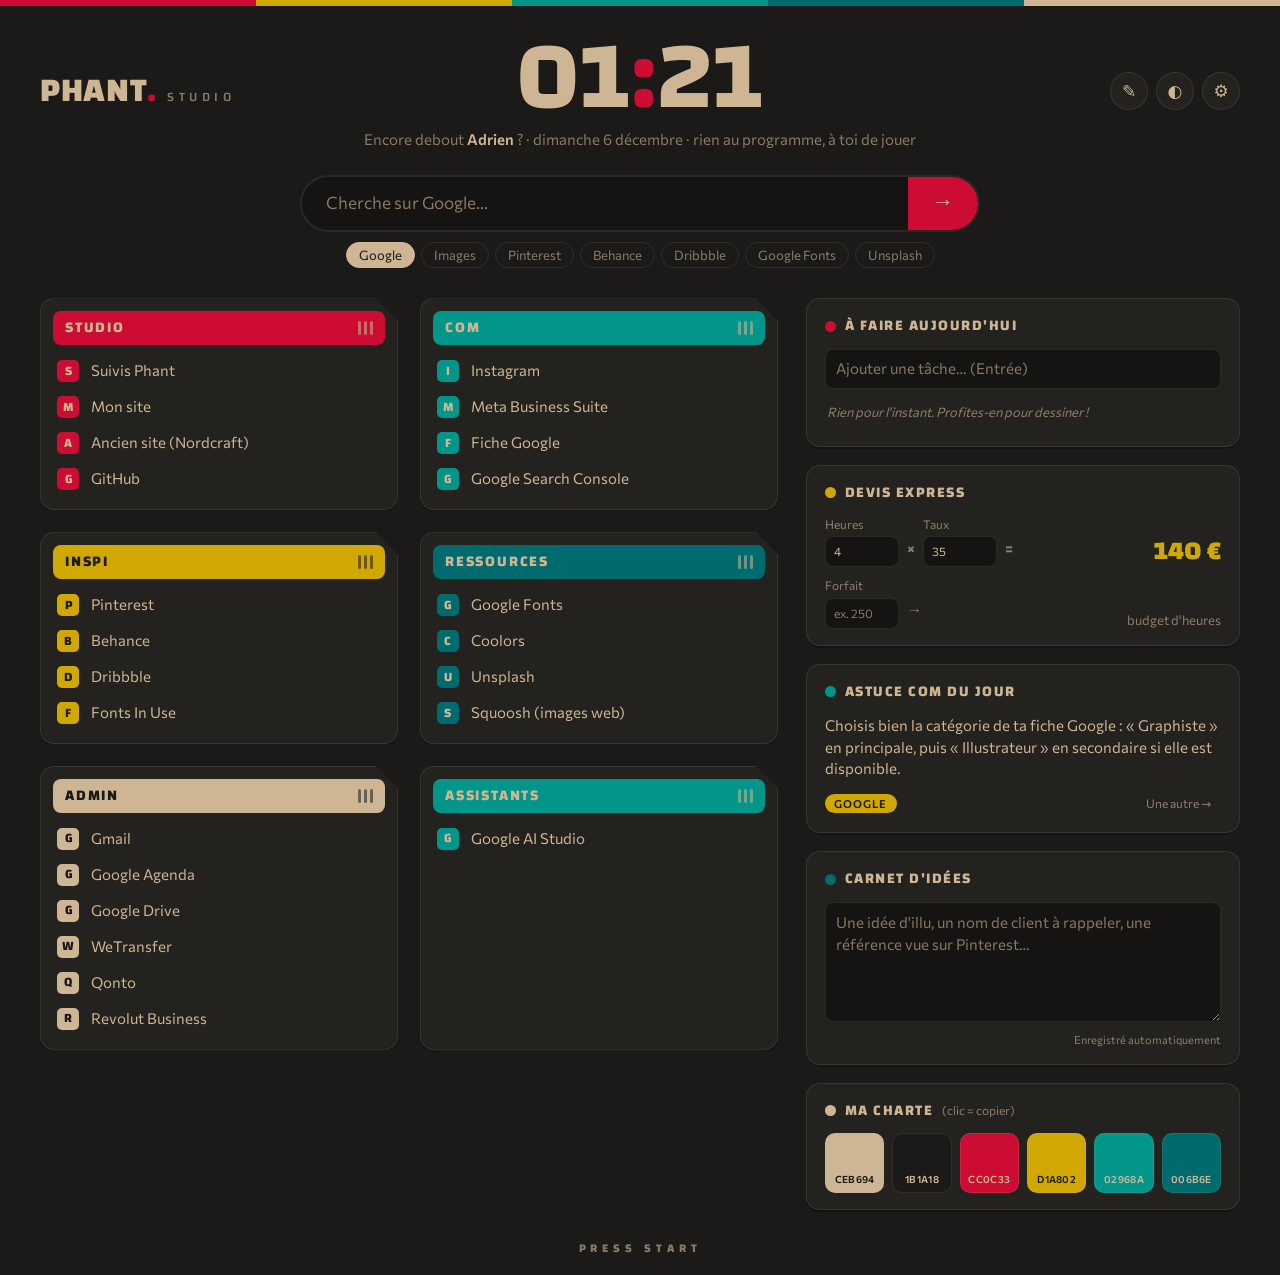
==== accueil/index.html @ e3a5a8d0 "Ajout de la page d'accueil PHANT. (version mobile)" ====
<!DOCTYPE html>
<html lang="fr" data-mode="sombre">
<head>
  <meta charset="utf-8">
  <title>PHANT. Accueil</title>
  <meta name="viewport" content="width=device-width, initial-scale=1, viewport-fit=cover">
  <meta name="theme-color" content="#1B1A18">
  <meta name="mobile-web-app-capable" content="yes">
  <meta name="robots" content="noindex, nofollow">
  <link rel="manifest" href="manifest.webmanifest">
  <link rel="apple-touch-icon" href="icons/icon-192.png">
  <link rel="icon" href="icons/icon32.png">
  <link rel="preconnect" href="https://fonts.googleapis.com">
  <link rel="preconnect" href="https://fonts.gstatic.com" crossorigin>
  <link rel="stylesheet" href="https://fonts.googleapis.com/css2?family=Changa:wght@500;700;800&family=Commissioner:wght@300;400;500;600&display=swap">
  <link rel="stylesheet" href="style.css">
</head>
<body>
  <div class="bande" aria-hidden="true"><i></i><i></i><i></i><i></i><i></i></div>

  <header class="entete">
    <div class="marque">
      <span class="logo">PHANT<b>.</b></span>
      <span class="sous-titre">studio</span>
    </div>
    <div class="heure">
      <div id="horloge" class="horloge">--:--</div>
      <div id="salut" class="salut"></div>
    </div>
    <div class="actions">
      <span id="meteo" class="meteo" hidden></span>
      <button id="btn-edition" class="btn-rond" title="Modifier les raccourcis" aria-pressed="false">✎</button>
      <button id="btn-mode" class="btn-rond" title="Mode clair / sombre">◐</button>
      <button id="btn-reglages" class="btn-rond" title="Réglages">⚙</button>
    </div>
  </header>

  <section class="recherche">
    <form id="form-recherche" autocomplete="off">
      <input id="champ-recherche" type="search" placeholder="Cherche sur Google…">
      <button type="submit" class="btn-go" aria-label="Rechercher">→</button>
    </form>
    <div id="moteurs" class="moteurs" role="radiogroup" aria-label="Où chercher"></div>
  </section>

  <main class="grille">
    <section class="col-raccourcis">
      <div id="groupes" class="groupes"></div>
      <button id="btn-ajout-groupe" class="btn-texte seulement-edition">+ Nouvelle cartouche</button>
    </section>

    <aside class="col-widgets">
      <article class="carte carte-taches">
        <h2><span class="pastille rouge"></span>À faire aujourd'hui</h2>
        <form id="form-tache" class="ligne-ajout">
          <input id="champ-tache" placeholder="Ajouter une tâche… (Entrée)" maxlength="140">
        </form>
        <ul id="liste-taches" class="liste-taches"></ul>
        <button id="btn-vider-taches" class="btn-texte petit">Vider les tâches faites</button>
      </article>

      <article class="carte carte-devis">
        <h2><span class="pastille jaune"></span>Devis express</h2>
        <div class="devis-ligne">
          <label>Heures<input id="devis-heures" type="number" min="0" step="0.5" value="4"></label>
          <span class="fois">×</span>
          <label>Taux<input id="devis-taux" type="number" min="0" step="1"></label>
          <span class="fois">=</span>
          <output id="devis-prix" class="devis-prix">— €</output>
        </div>
        <div class="devis-ligne inverse">
          <label>Forfait<input id="devis-forfait" type="number" min="0" step="5" placeholder="ex. 250"></label>
          <span class="fois">→</span>
          <output id="devis-budget" class="devis-budget">budget d'heures</output>
        </div>
      </article>

      <article class="carte carte-astuce">
        <h2><span class="pastille turquoise"></span>Astuce com du jour</h2>
        <p id="astuce-texte" class="astuce-texte"></p>
        <div class="astuce-pied">
          <span id="astuce-tag" class="tag"></span>
          <button id="btn-astuce-suivante" class="btn-texte petit">Une autre →</button>
        </div>
      </article>

      <article class="carte carte-notes">
        <h2><span class="pastille sarcelle"></span>Carnet d'idées</h2>
        <textarea id="notes" placeholder="Une idée d'illu, un nom de client à rappeler, une référence vue sur Pinterest…"></textarea>
        <div id="notes-etat" class="notes-etat">Enregistré automatiquement</div>
      </article>

      <article class="carte carte-palette">
        <h2><span class="pastille sable"></span>Ma charte <small>(clic = copier)</small></h2>
        <div id="palette" class="palette"></div>
      </article>
    </aside>
  </main>

  <footer class="pied">
    <span id="pied-texte">PRESS START</span>
  </footer>

  <div id="toast" class="toast" role="status" aria-live="polite"></div>

  <!-- Fenêtre : ajouter / modifier un raccourci -->
  <dialog id="dlg-lien" class="dlg">
    <form method="dialog" id="form-lien">
      <h3 id="dlg-lien-titre">Nouveau raccourci</h3>
      <label>Nom<input id="lien-nom" required maxlength="40"></label>
      <label>Adresse (URL)<input id="lien-url" required placeholder="https://…"></label>
      <label>Cartouche<select id="lien-groupe"></select></label>
      <div class="dlg-boutons">
        <button type="button" id="lien-supprimer" class="btn-texte danger">Supprimer</button>
        <span class="espace"></span>
        <button value="annuler" formnovalidate class="btn-texte">Annuler</button>
        <button value="ok" class="btn-plein">Enregistrer</button>
      </div>
    </form>
  </dialog>

  <!-- Fenêtre : renommer / créer une cartouche -->
  <dialog id="dlg-groupe" class="dlg">
    <form method="dialog" id="form-groupe">
      <h3 id="dlg-groupe-titre">Nouvelle cartouche</h3>
      <label>Nom<input id="groupe-nom" required maxlength="30"></label>
      <label>Couleur<select id="groupe-couleur">
        <option value="rouge">Rouge</option>
        <option value="jaune">Jaune</option>
        <option value="turquoise">Turquoise</option>
        <option value="sarcelle">Sarcelle</option>
        <option value="sable">Sable</option>
      </select></label>
      <div class="dlg-boutons">
        <button type="button" id="groupe-supprimer" class="btn-texte danger">Supprimer la cartouche</button>
        <span class="espace"></span>
        <button value="annuler" formnovalidate class="btn-texte">Annuler</button>
        <button value="ok" class="btn-plein">Enregistrer</button>
      </div>
    </form>
  </dialog>

  <!-- Fenêtre : réglages -->
  <dialog id="dlg-reglages" class="dlg">
    <form method="dialog" id="form-reglages">
      <h3>Réglages</h3>
      <label>Ton prénom<input id="reg-prenom" maxlength="30"></label>
      <label>Taux horaire (€)<input id="reg-taux" type="number" min="0" step="1"></label>
      <label>Ville pour la météo <small>(laisser vide pour masquer)</small><input id="reg-ville" placeholder="ex. Lille"></label>
      <fieldset class="sauvegarde">
        <legend>Sauvegarde</legend>
        <p>Télécharge tout (raccourcis, notes, tâches, réglages) dans un fichier, pour le remettre sur un autre ordi.</p>
        <div class="dlg-boutons">
          <button type="button" id="btn-export" class="btn-texte">⬇ Exporter</button>
          <label class="btn-texte fichier">⬆ Importer<input id="fichier-import" type="file" accept=".json,application/json" hidden></label>
          <span class="espace"></span>
          <button type="button" id="btn-reinit" class="btn-texte danger">Tout réinitialiser</button>
        </div>
      </fieldset>
      <div class="dlg-boutons">
        <span class="espace"></span>
        <button value="annuler" formnovalidate class="btn-texte">Fermer</button>
        <button value="ok" class="btn-plein">Enregistrer</button>
      </div>
    </form>
  </dialog>

  <script src="astuces.js"></script>
  <script src="app.js"></script>
</body>
</html>
---- accueil/style.css ----
/* ==========================================================
   PhantStudio — page Nouvel onglet
   Charte : sable #CEB694 / encre #1B1A18
   Bande : rouge #CC0C33, jaune #D1A802, turquoise #02968A, sarcelle #006B6E
   Titres : Changa — Textes : Commissioner
   ========================================================== */

:root {
  --sable: #CEB694;
  --encre: #1B1A18;
  --rouge: #CC0C33;
  --jaune: #D1A802;
  --turquoise: #02968A;
  --sarcelle: #006B6E;

  --f-titre: "Changa", Impact, "Arial Narrow", sans-serif;
  --f-texte: "Commissioner", "Segoe UI", system-ui, sans-serif;

  --rayon: 14px;
  --ombre: 0 2px 0 rgba(0,0,0,.25);
}

/* Mode sombre (par défaut) */
html[data-mode="sombre"] {
  --fond: var(--encre);
  --texte: var(--sable);
  --texte-doux: rgba(206,182,148,.62);
  --carte: #24221f;
  --carte-bord: rgba(206,182,148,.12);
  --champ: #151413;
  --survol: #2e2b27;
}
/* Mode clair */
html[data-mode="clair"] {
  --fond: var(--sable);
  --texte: var(--encre);
  --texte-doux: rgba(27,26,24,.62);
  --carte: #dcc8aa;
  --carte-bord: rgba(27,26,24,.14);
  --champ: #e9dbc6;
  --survol: #e4d3b9;
}

* { box-sizing: border-box; }
html, body { margin: 0; }
body {
  min-height: 100vh;
  background: var(--fond);
  color: var(--texte);
  font-family: var(--f-texte);
  font-weight: 400;
  font-size: 15px;
  line-height: 1.45;
  transition: background .25s, color .25s;
  display: flex;
  flex-direction: column;
}
button, input, select, textarea { font: inherit; color: inherit; }
button { cursor: pointer; }
::selection { background: var(--rouge); color: var(--sable); }

/* ---------- Bande de couleurs ---------- */
.bande { display: flex; height: 6px; }
.bande i { flex: 1; }
.bande i:nth-child(1) { background: var(--rouge); }
.bande i:nth-child(2) { background: var(--jaune); }
.bande i:nth-child(3) { background: var(--turquoise); }
.bande i:nth-child(4) { background: var(--sarcelle); }
.bande i:nth-child(5) { background: var(--sable); }
html[data-mode="clair"] .bande i:nth-child(5) { background: var(--encre); }

/* ---------- En-tête ---------- */
.entete {
  display: grid;
  grid-template-columns: 1fr auto 1fr;
  align-items: center;
  padding: 26px 40px 6px;
  gap: 20px;
}
.marque { display: flex; align-items: baseline; gap: 10px; }
.logo {
  font-family: var(--f-titre);
  font-weight: 800;
  font-size: 34px;
  letter-spacing: .02em;
  line-height: 1;
}
.logo b { color: var(--rouge); }
.sous-titre {
  font-family: var(--f-titre);
  font-weight: 500;
  font-size: 13px;
  text-transform: uppercase;
  letter-spacing: .35em;
  color: var(--texte-doux);
}
.heure { text-align: center; }
.horloge {
  font-family: var(--f-titre);
  font-weight: 700;
  font-size: clamp(56px, 8vw, 96px);
  line-height: .95;
  letter-spacing: .01em;
  font-variant-numeric: tabular-nums;
}
.horloge .deux-points { color: var(--rouge); animation: clignote 2s steps(1) infinite; }
@keyframes clignote { 50% { opacity: .25; } }
.salut { margin-top: 6px; color: var(--texte-doux); font-size: 15px; }
.salut strong { color: var(--texte); font-weight: 600; }

.actions { display: flex; justify-content: flex-end; align-items: center; gap: 8px; }
.meteo {
  margin-right: 8px;
  font-size: 14px;
  color: var(--texte-doux);
  white-space: nowrap;
}
.meteo strong { color: var(--texte); font-family: var(--f-titre); font-size: 18px; font-weight: 700; }
.btn-rond {
  width: 38px; height: 38px;
  border-radius: 50%;
  border: 1px solid var(--carte-bord);
  background: var(--carte);
  font-size: 17px;
  display: grid; place-items: center;
  transition: transform .15s, background .15s;
}
.btn-rond:hover { background: var(--survol); transform: translateY(-1px); }
.btn-rond[aria-pressed="true"] { background: var(--rouge); color: var(--sable); border-color: var(--rouge); }

/* ---------- Recherche ---------- */
.recherche { max-width: 720px; width: 100%; margin: 18px auto 0; padding: 0 20px; }
#form-recherche {
  display: flex;
  background: var(--champ);
  border: 2px solid var(--carte-bord);
  border-radius: 999px;
  overflow: hidden;
  transition: border-color .2s;
}
#form-recherche:focus-within { border-color: var(--rouge); }
#champ-recherche {
  flex: 1;
  border: 0;
  background: transparent;
  padding: 14px 24px;
  font-size: 17px;
  outline: none;
}
#champ-recherche::placeholder { color: var(--texte-doux); }
#champ-recherche::-webkit-search-cancel-button { filter: grayscale(1); }
.btn-go {
  border: 0;
  background: var(--rouge);
  color: var(--sable);
  font-family: var(--f-titre);
  font-weight: 800;
  font-size: 22px;
  padding: 0 24px;
}
.moteurs { display: flex; flex-wrap: wrap; justify-content: center; gap: 6px; margin-top: 10px; }
.moteur {
  border: 1px solid var(--carte-bord);
  background: transparent;
  border-radius: 999px;
  padding: 3px 12px;
  font-size: 13px;
  color: var(--texte-doux);
  transition: all .15s;
}
.moteur:hover { color: var(--texte); border-color: var(--texte-doux); }
.moteur[aria-checked="true"] { background: var(--texte); color: var(--fond); border-color: var(--texte); }

/* ---------- Grille principale ---------- */
.grille {
  flex: 1;
  display: grid;
  grid-template-columns: minmax(0, 1.7fr) minmax(300px, 1fr);
  gap: 28px;
  padding: 30px 40px 20px;
  max-width: 1500px;
  width: 100%;
  margin: 0 auto;
}

/* ---------- Cartouches (groupes de raccourcis) ---------- */
.groupes {
  display: grid;
  grid-template-columns: repeat(auto-fill, minmax(250px, 1fr));
  gap: 22px;
  align-content: start;
}
.cartouche {
  --c: var(--rouge);
  position: relative;
  background: var(--carte);
  border: 1px solid var(--carte-bord);
  border-radius: var(--rayon) 4px var(--rayon) var(--rayon);
  /* coin coupé en haut à droite, façon cartouche de console */
  clip-path: polygon(0 0, calc(100% - 22px) 0, 100% 22px, 100% 100%, 0 100%);
  padding: 0 0 12px;
  box-shadow: var(--ombre);
}
.cartouche.c-rouge { --c: var(--rouge); }
.cartouche.c-jaune { --c: var(--jaune); }
.cartouche.c-turquoise { --c: var(--turquoise); }
.cartouche.c-sarcelle { --c: var(--sarcelle); }
.cartouche.c-sable { --c: var(--sable); }
.cartouche-etiquette {
  display: flex;
  align-items: center;
  gap: 10px;
  margin: 12px 12px 8px;
  padding: 6px 12px;
  border-radius: 8px;
  background: var(--c);
  color: var(--sable);
}
.cartouche.c-sable .cartouche-etiquette,
.cartouche.c-jaune .cartouche-etiquette { color: var(--encre); }
.cartouche-etiquette h2 {
  margin: 0;
  flex: 1;
  font-family: var(--f-titre);
  font-weight: 700;
  font-size: 15px;
  letter-spacing: .12em;
  text-transform: uppercase;
}
.cartouche-etiquette .rainures { display: flex; gap: 3px; opacity: .55; }
.cartouche-etiquette .rainures i { width: 3px; height: 14px; background: currentColor; border-radius: 2px; }
.btn-edit-groupe {
  display: none;
  border: 0; background: transparent; color: inherit;
  font-size: 14px; padding: 0 2px;
}
.liens { list-style: none; margin: 0; padding: 0 8px; }
.lien a {
  display: flex;
  align-items: center;
  gap: 12px;
  padding: 7px 8px;
  border-radius: 8px;
  color: var(--texte);
  text-decoration: none;
  transition: background .12s, transform .12s;
}
.lien a:hover { background: var(--survol); transform: translateX(3px); }
.lien a:focus-visible { outline: 2px solid var(--c); outline-offset: 1px; }
.lien .favicon {
  width: 22px; height: 22px;
  flex: none;
  border-radius: 5px;
  display: grid; place-items: center;
  font-family: var(--f-titre);
  font-weight: 700;
  font-size: 13px;
  background: var(--c);
  color: var(--sable);
  overflow: hidden;
}
.lien .favicon img { width: 18px; height: 18px; display: block; }
.lien .favicon.avec-image { background: #fff; }
.lien .nom { flex: 1; min-width: 0; overflow: hidden; text-overflow: ellipsis; white-space: nowrap; }
.cartouche.c-jaune .favicon,
.cartouche.c-sable .favicon { color: var(--encre); }
html[data-mode="clair"] .cartouche.c-sable { --c: var(--encre); }
html[data-mode="clair"] .cartouche.c-sable .cartouche-etiquette,
html[data-mode="clair"] .cartouche.c-sable .favicon { color: var(--sable); }
.btn-ajout-lien {
  display: none;
  margin: 6px 16px 0;
  border: 1px dashed var(--texte-doux);
  background: transparent;
  color: var(--texte-doux);
  border-radius: 8px;
  padding: 6px;
  width: calc(100% - 32px);
}

/* Mode édition */
body.edition .cartouche { outline: 2px dashed var(--c); outline-offset: -6px; }
body.edition .btn-edit-groupe,
body.edition .btn-ajout-lien { display: block; }
body.edition .lien a { cursor: pointer; }
body.edition .lien a::after { content: "✎"; font-size: 13px; color: var(--texte-doux); }
.seulement-edition { display: none; }
body.edition .seulement-edition { display: inline-block; }

/* ---------- Widgets ---------- */
.col-widgets { display: flex; flex-direction: column; gap: 18px; }
.carte {
  background: var(--carte);
  border: 1px solid var(--carte-bord);
  border-radius: var(--rayon);
  padding: 16px 18px;
  box-shadow: var(--ombre);
}
.carte h2 {
  margin: 0 0 12px;
  font-family: var(--f-titre);
  font-weight: 700;
  font-size: 15px;
  letter-spacing: .1em;
  text-transform: uppercase;
  display: flex; align-items: center; gap: 9px;
}
.carte h2 small { font-family: var(--f-texte); font-weight: 400; letter-spacing: 0; text-transform: none; color: var(--texte-doux); font-size: 12px; }
.pastille { width: 11px; height: 11px; border-radius: 50%; flex: none; }
.pastille.rouge { background: var(--rouge); }
.pastille.jaune { background: var(--jaune); }
.pastille.turquoise { background: var(--turquoise); }
.pastille.sarcelle { background: var(--sarcelle); }
.pastille.sable { background: var(--sable); box-shadow: inset 0 0 0 1px var(--carte-bord); }
html[data-mode="clair"] .pastille.sable { background: var(--encre); }

input:not([type=checkbox]), select, textarea {
  background: var(--champ);
  border: 1px solid var(--carte-bord);
  border-radius: 8px;
  padding: 8px 10px;
  outline: none;
  width: 100%;
}
input:focus, select:focus, textarea:focus { border-color: var(--turquoise); }
input::placeholder, textarea::placeholder { color: var(--texte-doux); }

/* Tâches */
.liste-taches { list-style: none; margin: 10px 0 4px; padding: 0; max-height: 230px; overflow: auto; }
.tache { display: flex; align-items: center; gap: 10px; padding: 5px 2px; border-bottom: 1px solid var(--carte-bord); }
.tache:last-child { border-bottom: 0; }
.tache input { width: 17px; height: 17px; accent-color: var(--rouge); flex: none; cursor: pointer; }
.tache span { flex: 1; word-break: break-word; }
.tache.faite span { text-decoration: line-through; color: var(--texte-doux); }
.tache button { border: 0; background: transparent; color: var(--texte-doux); opacity: 0; transition: opacity .15s; }
.tache:hover button { opacity: 1; }
.vide { color: var(--texte-doux); font-size: 13px; font-style: italic; padding: 4px 2px; }

/* Devis */
.devis-ligne { display: flex; align-items: flex-end; gap: 8px; }
.devis-ligne + .devis-ligne { margin-top: 10px; }
.devis-ligne label { display: flex; flex-direction: column; font-size: 12px; color: var(--texte-doux); width: 74px; flex: none; }
.devis-ligne label input { margin-top: 3px; color: var(--texte); padding: 6px 8px; }
.fois { padding-bottom: 7px; font-family: var(--f-titre); font-weight: 700; color: var(--texte-doux); }
.devis-prix, .devis-budget {
  flex: 1;
  text-align: right;
  font-family: var(--f-titre);
  font-weight: 800;
  font-size: 26px;
  line-height: 1.1;
  padding-bottom: 2px;
  color: var(--jaune);
}
html[data-mode="clair"] .devis-prix, html[data-mode="clair"] .devis-budget { color: var(--rouge); }
.devis-budget { font-size: 19px; }
.devis-budget.attente { font-family: var(--f-texte); font-weight: 400; font-size: 13px; color: var(--texte-doux); }

/* Astuce */
.astuce-texte { margin: 0 0 10px; min-height: 66px; }
.astuce-pied { display: flex; justify-content: space-between; align-items: center; }
.tag {
  font-size: 11px;
  font-weight: 600;
  text-transform: uppercase;
  letter-spacing: .1em;
  padding: 2px 9px;
  border-radius: 999px;
  background: var(--turquoise);
  color: var(--sable);
}
.tag.google { background: var(--jaune); color: var(--encre); }
.tag.portfolio { background: var(--rouge); }

/* Notes */
.carte-notes textarea { min-height: 120px; resize: vertical; line-height: 1.5; }
.notes-etat { font-size: 11px; color: var(--texte-doux); text-align: right; margin-top: 4px; }

/* Palette */
.palette { display: grid; grid-template-columns: repeat(6, 1fr); gap: 8px; }
.pastille-couleur {
  border: 1px solid var(--carte-bord);
  border-radius: 10px;
  aspect-ratio: 1;
  display: flex; align-items: flex-end; justify-content: center;
  padding: 0 0 5px;
  font-size: 10px;
  font-weight: 600;
  letter-spacing: .03em;
  transition: transform .15s;
}
.pastille-couleur:hover { transform: translateY(-3px) rotate(-2deg); }

/* Boutons texte */
.btn-texte {
  border: 1px solid var(--carte-bord);
  background: transparent;
  border-radius: 8px;
  padding: 6px 12px;
  color: var(--texte);
}
.btn-texte:hover { background: var(--survol); }
.btn-texte.petit { padding: 3px 9px; font-size: 12px; color: var(--texte-doux); border-color: transparent; }
.btn-texte.danger { color: var(--rouge); }
.btn-plein {
  border: 0;
  background: var(--rouge);
  color: var(--sable);
  border-radius: 8px;
  padding: 7px 18px;
  font-weight: 600;
}
#btn-ajout-groupe { margin-top: 18px; }

/* Pied de page */
.pied {
  text-align: center;
  padding: 10px 0 18px;
  font-family: var(--f-titre);
  font-weight: 700;
  font-size: 12px;
  letter-spacing: .4em;
  color: var(--texte-doux);
}
#pied-texte { animation: clignote 2.4s steps(1) infinite; cursor: default; user-select: none; }

/* Toast */
.toast {
  position: fixed;
  left: 50%; bottom: 26px;
  transform: translate(-50%, 30px);
  background: var(--texte);
  color: var(--fond);
  padding: 8px 18px;
  border-radius: 999px;
  font-weight: 600;
  font-size: 14px;
  opacity: 0;
  pointer-events: none;
  transition: all .25s;
  z-index: 10;
}
.toast.visible { opacity: 1; transform: translate(-50%, 0); }

/* Fenêtres */
.dlg {
  border: 0;
  border-top: 6px solid var(--rouge);
  border-radius: var(--rayon);
  padding: 22px 24px;
  width: min(440px, 92vw);
  background: var(--carte);
  color: var(--texte);
  box-shadow: 0 20px 60px rgba(0,0,0,.45);
}
.dlg::backdrop { background: rgba(10,10,9,.6); backdrop-filter: blur(3px); }
.dlg h3 { margin: 0 0 14px; font-family: var(--f-titre); font-weight: 800; font-size: 22px; letter-spacing: .03em; }
.dlg label { display: block; font-size: 13px; color: var(--texte-doux); margin-bottom: 12px; }
.dlg label input, .dlg label select { margin-top: 4px; color: var(--texte); }
.dlg-boutons { display: flex; align-items: center; gap: 8px; margin-top: 8px; flex-wrap: wrap; }
.espace { flex: 1; }
.sauvegarde { border: 1px solid var(--carte-bord); border-radius: 10px; padding: 10px 14px 12px; margin: 6px 0 12px; }
.sauvegarde legend { font-family: var(--f-titre); font-weight: 700; padding: 0 6px; letter-spacing: .06em; }
.sauvegarde p { margin: 0 0 6px; font-size: 13px; color: var(--texte-doux); }
.btn-texte.fichier { display: inline-block; margin: 0; color: var(--texte); font-size: 15px; cursor: pointer; }

/* Mode « konami » : couleurs en fête */
body.fete .cartouche { animation: sautille .6s ease-in-out infinite alternate; }
body.fete .cartouche:nth-child(2n) { animation-delay: .3s; }
@keyframes sautille { to { transform: translateY(-6px) rotate(-.6deg); } }

/* Petits écrans */
@media (max-width: 980px) {
  .grille { grid-template-columns: 1fr; padding: 24px 20px; }
  .entete { grid-template-columns: 1fr auto; padding: 20px; }
  .heure { grid-column: 1 / -1; grid-row: 2; }
}
/* Téléphone */
@media (max-width: 600px) {
  .bande { height: 5px; }
  .entete { padding: 14px 16px 0; padding-top: max(14px, env(safe-area-inset-top)); gap: 6px 10px; }
  .logo { font-size: 27px; }
  .sous-titre { display: none; }
  .meteo { margin-right: 2px; }
  .meteo .ville { display: none; }
  .btn-rond { width: 36px; height: 36px; }
  .horloge { font-size: 64px; }
  .salut { font-size: 13px; padding: 0 6px; }
  .recherche { margin-top: 14px; padding: 0 14px; }
  #champ-recherche { padding: 12px 18px; font-size: 16px; }
  .btn-go { padding: 0 20px; }
  .moteurs {
    flex-wrap: nowrap; justify-content: flex-start;
    overflow-x: auto; scrollbar-width: none;
    margin: 10px -14px 0; padding: 0 14px;
  }
  .moteurs::-webkit-scrollbar { display: none; }
  .moteur { flex: none; padding: 5px 13px; }
  .grille { padding: 20px 14px 10px; gap: 18px; }
  .groupes { grid-template-columns: 1fr; gap: 16px; }

  /* Raccourcis en grille d'icônes, comme un écran d'appli */
  .liens { display: grid; grid-template-columns: repeat(4, 1fr); gap: 2px; padding: 0 6px; }
  .lien a { flex-direction: column; gap: 6px; padding: 8px 2px; text-align: center; font-size: 12px; line-height: 1.2; }
  .lien a:hover { transform: none; }
  .lien .favicon { width: 46px; height: 46px; border-radius: 13px; font-size: 21px; }
  .lien .favicon img { width: 28px; height: 28px; }
  .lien .nom {
    white-space: normal; max-width: 100%;
    display: -webkit-box; -webkit-line-clamp: 2; -webkit-box-orient: vertical;
  }
  body.edition .lien a::after { display: none; }
  body.edition .lien .favicon { box-shadow: 0 0 0 2px var(--c); }

  .carte { padding: 14px 15px; }
  .devis-ligne label { width: 66px; }
  .devis-prix { font-size: 24px; }
  .palette { grid-template-columns: repeat(3, 1fr); }
  .pastille-couleur { aspect-ratio: 2 / 1; }
  .pied { padding-bottom: max(18px, env(safe-area-inset-bottom)); }
  .toast { bottom: max(26px, calc(env(safe-area-inset-bottom) + 14px)); }
  .dlg { padding: 18px; }
}
/* Écrans tactiles : pas de survol, on montre les boutons */
@media (hover: none) {
  .tache button { opacity: .6; }
  .tache { padding: 8px 2px; }
  .tache input { width: 20px; height: 20px; }
}
@media (prefers-reduced-motion: reduce) {
  *, *::before, *::after { animation: none !important; transition: none !important; }
}
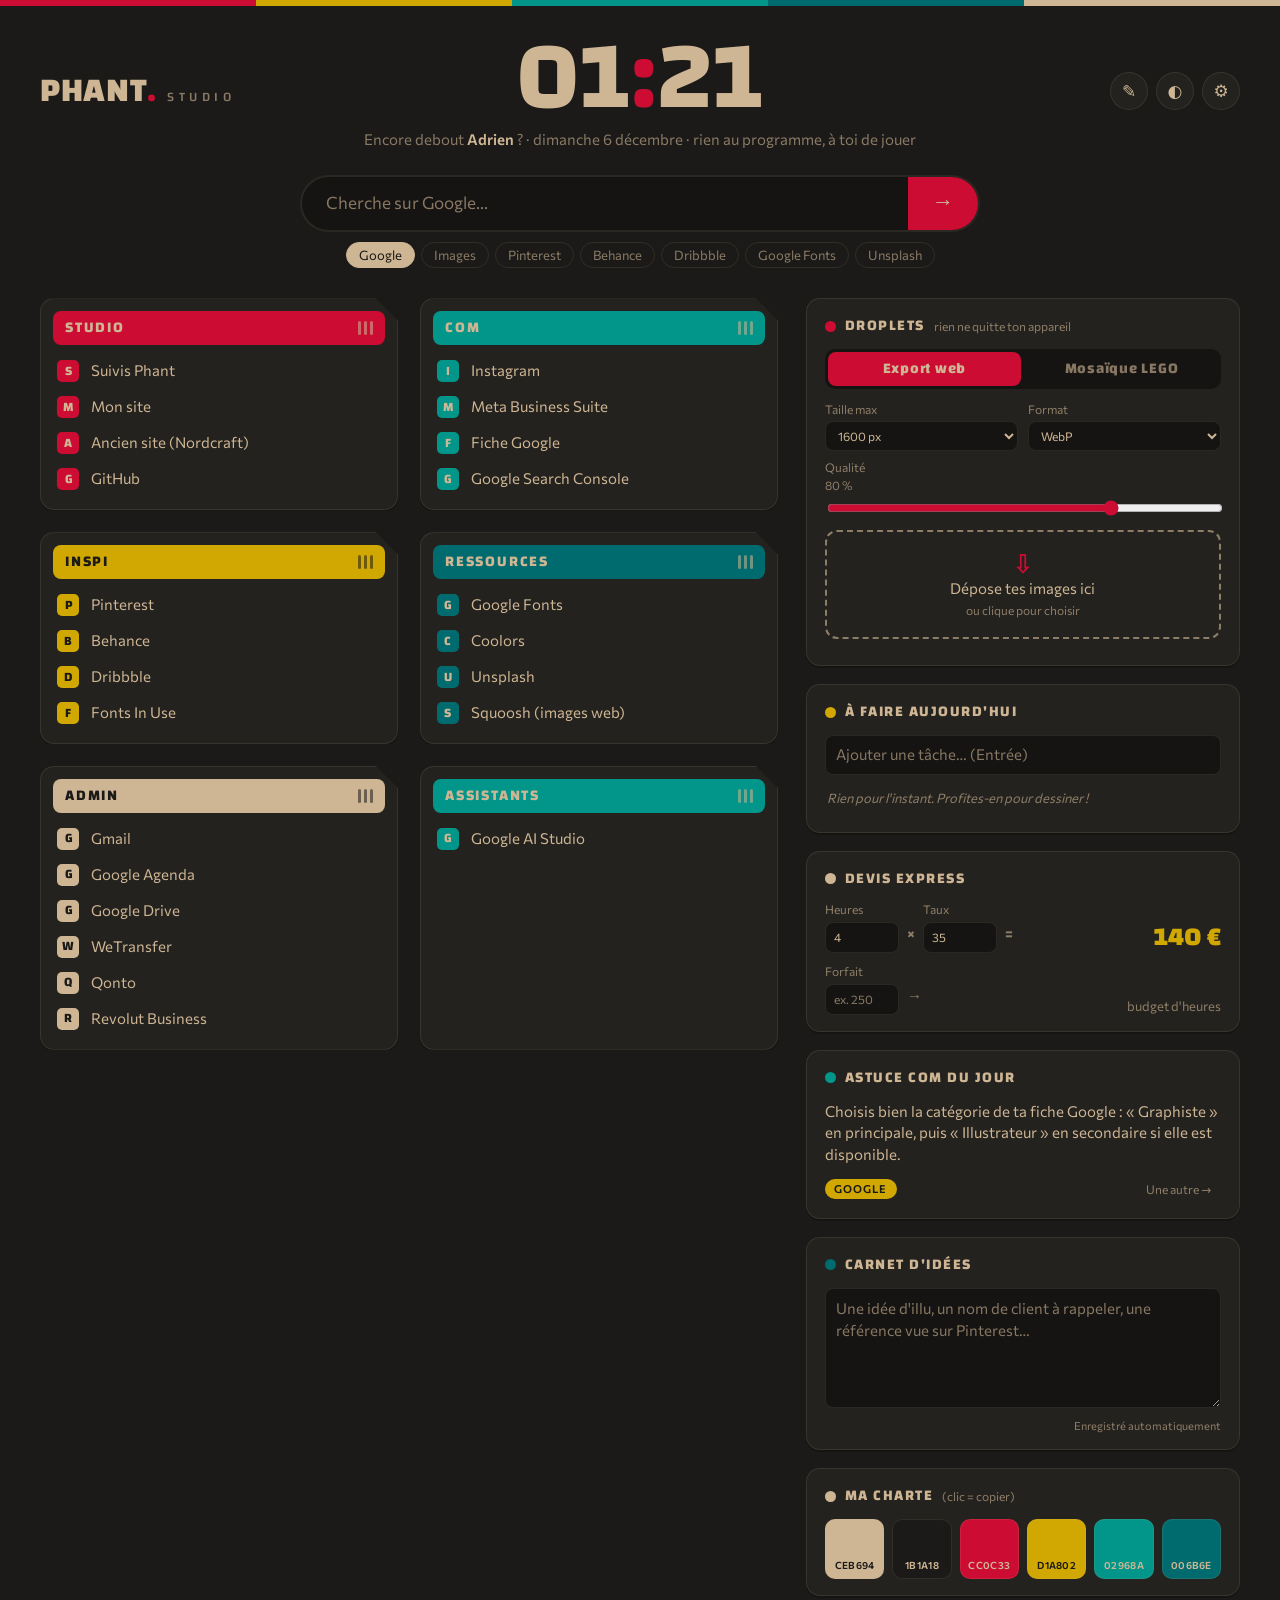
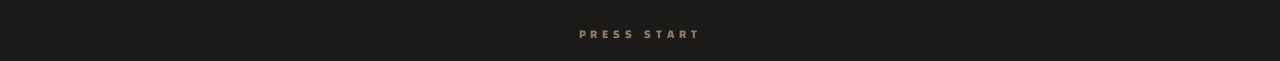
==== commit b2a3b3b8: "Accueil : ajout des droplets (export web, mosaïque LEGO)" ====
--- a/accueil/index.html
+++ b/accueil/index.html
@@ -50,8 +50,40 @@
     </section>
 
     <aside class="col-widgets">
+      <article class="carte carte-droplets">
+        <h2><span class="pastille rouge"></span>Droplets <small>rien ne quitte ton appareil</small></h2>
+        <div class="droplet-onglets" role="tablist">
+          <button class="droplet-onglet" data-d="web" role="tab">Export web</button>
+          <button class="droplet-onglet" data-d="lego" role="tab">Mosaïque LEGO</button>
+        </div>
+        <div id="opt-web" class="droplet-options">
+          <label>Taille max<select id="d-largeur">
+            <option value="800">800 px</option><option value="1200">1200 px</option>
+            <option value="1600">1600 px</option><option value="2000">2000 px</option><option value="3000">3000 px</option>
+          </select></label>
+          <label>Format<select id="d-format">
+            <option value="image/webp">WebP</option><option value="image/jpeg">JPEG</option><option value="image/png">PNG</option>
+          </select></label>
+          <label class="large">Qualité <span id="d-qualite-val"></span><input id="d-qualite" type="range" min="40" max="95" step="5"></label>
+        </div>
+        <div id="opt-lego" class="droplet-options" hidden>
+          <label>Largeur<select id="d-tenons">
+            <option value="16">16 tenons</option><option value="32">32 tenons</option><option value="48">48 tenons</option>
+            <option value="64">64 tenons</option><option value="96">96 tenons</option><option value="128">128 tenons</option>
+          </select></label>
+          <label class="case"><input id="d-tramage" type="checkbox"> Tramage <small>(dégradés plus doux)</small></label>
+        </div>
+        <label id="zone-depot" class="zone-depot">
+          <input id="fichier-droplet" type="file" accept="image/*" hidden>
+          <span class="zone-icone">⇩</span>
+          <span id="zone-texte">Dépose tes images ici</span>
+          <small>ou clique pour choisir</small>
+        </label>
+        <div id="resultats-droplet" class="resultats"></div>
+        <button id="btn-vider-droplets" class="btn-texte petit">Effacer les résultats</button>
+      </article>
       <article class="carte carte-taches">
-        <h2><span class="pastille rouge"></span>À faire aujourd'hui</h2>
+        <h2><span class="pastille jaune"></span>À faire aujourd'hui</h2>
         <form id="form-tache" class="ligne-ajout">
           <input id="champ-tache" placeholder="Ajouter une tâche… (Entrée)" maxlength="140">
         </form>
@@ -60,7 +92,7 @@
       </article>
 
       <article class="carte carte-devis">
-        <h2><span class="pastille jaune"></span>Devis express</h2>
+        <h2><span class="pastille sable"></span>Devis express</h2>
         <div class="devis-ligne">
           <label>Heures<input id="devis-heures" type="number" min="0" step="0.5" value="4"></label>
           <span class="fois">×</span>
@@ -167,5 +199,6 @@
 
   <script src="astuces.js"></script>
   <script src="app.js"></script>
+  <script src="droplets.js"></script>
 </body>
 </html>
--- a/accueil/style.css
+++ b/accueil/style.css
@@ -390,6 +390,51 @@
   transition: transform .15s;
 }
 .pastille-couleur:hover { transform: translateY(-3px) rotate(-2deg); }
+
+/* Droplets */
+.droplet-options[hidden] { display: none; }
+.droplet-onglets { display: flex; gap: 4px; background: var(--champ); border-radius: 10px; padding: 3px; margin-bottom: 12px; }
+.droplet-onglet {
+  flex: 1; border: 0; background: transparent; border-radius: 8px; padding: 6px 8px;
+  font-family: var(--f-titre); font-weight: 700; letter-spacing: .05em; color: var(--texte-doux);
+}
+.droplet-onglet[aria-selected="true"] { background: var(--rouge); color: var(--sable); }
+.droplet-options { display: flex; flex-wrap: wrap; gap: 8px 10px; margin-bottom: 12px; }
+.droplet-options label { display: flex; flex-direction: column; font-size: 12px; color: var(--texte-doux); flex: 1; min-width: 110px; }
+.droplet-options label select { margin-top: 3px; padding: 6px 8px; color: var(--texte); }
+.droplet-options label.large { flex-basis: 100%; }
+.droplet-options label.case { flex-direction: row; align-items: center; gap: 8px; font-size: 14px; color: var(--texte); padding-top: 14px; }
+.droplet-options label.case input { width: 17px; height: 17px; accent-color: var(--rouge); }
+.droplet-options input[type=range] { padding: 0; border: 0; background: none; accent-color: var(--rouge); margin-top: 6px; }
+.zone-depot {
+  display: flex; flex-direction: column; align-items: center; justify-content: center; gap: 2px;
+  border: 2px dashed var(--texte-doux); border-radius: 12px;
+  padding: 18px 10px; text-align: center; cursor: pointer;
+  transition: all .15s;
+}
+.zone-depot:hover { border-color: var(--texte); background: var(--survol); }
+.zone-depot.survol { border-color: var(--rouge); border-style: solid; background: rgba(204,12,51,.12); transform: scale(1.02); }
+.zone-icone { font-size: 26px; line-height: 1; color: var(--rouge); font-weight: 700; }
+.zone-depot small { color: var(--texte-doux); font-size: 12px; }
+.resultats { display: flex; flex-direction: column; gap: 8px; margin-top: 10px; max-height: 520px; overflow: auto; }
+.resultats:empty + #btn-vider-droplets { display: none; }
+.resultat { display: flex; align-items: center; gap: 10px; padding: 6px; border-radius: 10px; background: var(--champ); }
+.res-vignette { width: 44px; height: 44px; border-radius: 7px; overflow: hidden; flex: none; background: var(--survol); }
+.res-vignette img { width: 100%; height: 100%; object-fit: cover; display: block; }
+.res-infos { flex: 1; min-width: 0; display: flex; flex-direction: column; font-size: 12px; color: var(--texte-doux); }
+.res-infos strong { color: var(--texte); font-size: 13px; font-weight: 600; overflow: hidden; text-overflow: ellipsis; white-space: nowrap; }
+.res-infos b { color: var(--texte); }
+.gain { font-style: normal; font-weight: 700; color: var(--turquoise); margin-left: 4px; }
+.perte { font-style: normal; font-weight: 700; color: var(--rouge); margin-left: 4px; }
+.btn-plein.petit { padding: 6px 12px; font-size: 13px; }
+.btn-texte.petit-net { padding: 6px 12px; font-size: 13px; }
+.resultat-lego { background: var(--champ); border-radius: 10px; padding: 8px; display: flex; flex-direction: column; gap: 8px; }
+.lego-apercu { width: 100%; border-radius: 6px; display: block; image-rendering: auto; }
+.resultat-lego .res-infos strong { white-space: normal; }
+.lego-liste { list-style: none; margin: 0; padding: 0; display: flex; flex-wrap: wrap; gap: 4px 10px; font-size: 12px; }
+.lego-liste li { display: flex; align-items: center; gap: 4px; font-variant-numeric: tabular-nums; }
+.lego-liste i { width: 12px; height: 12px; border-radius: 50%; box-shadow: inset 0 0 0 1px rgba(0,0,0,.25); }
+.lego-boutons { display: flex; gap: 8px; }
 
 /* Boutons texte */
 .btn-texte {
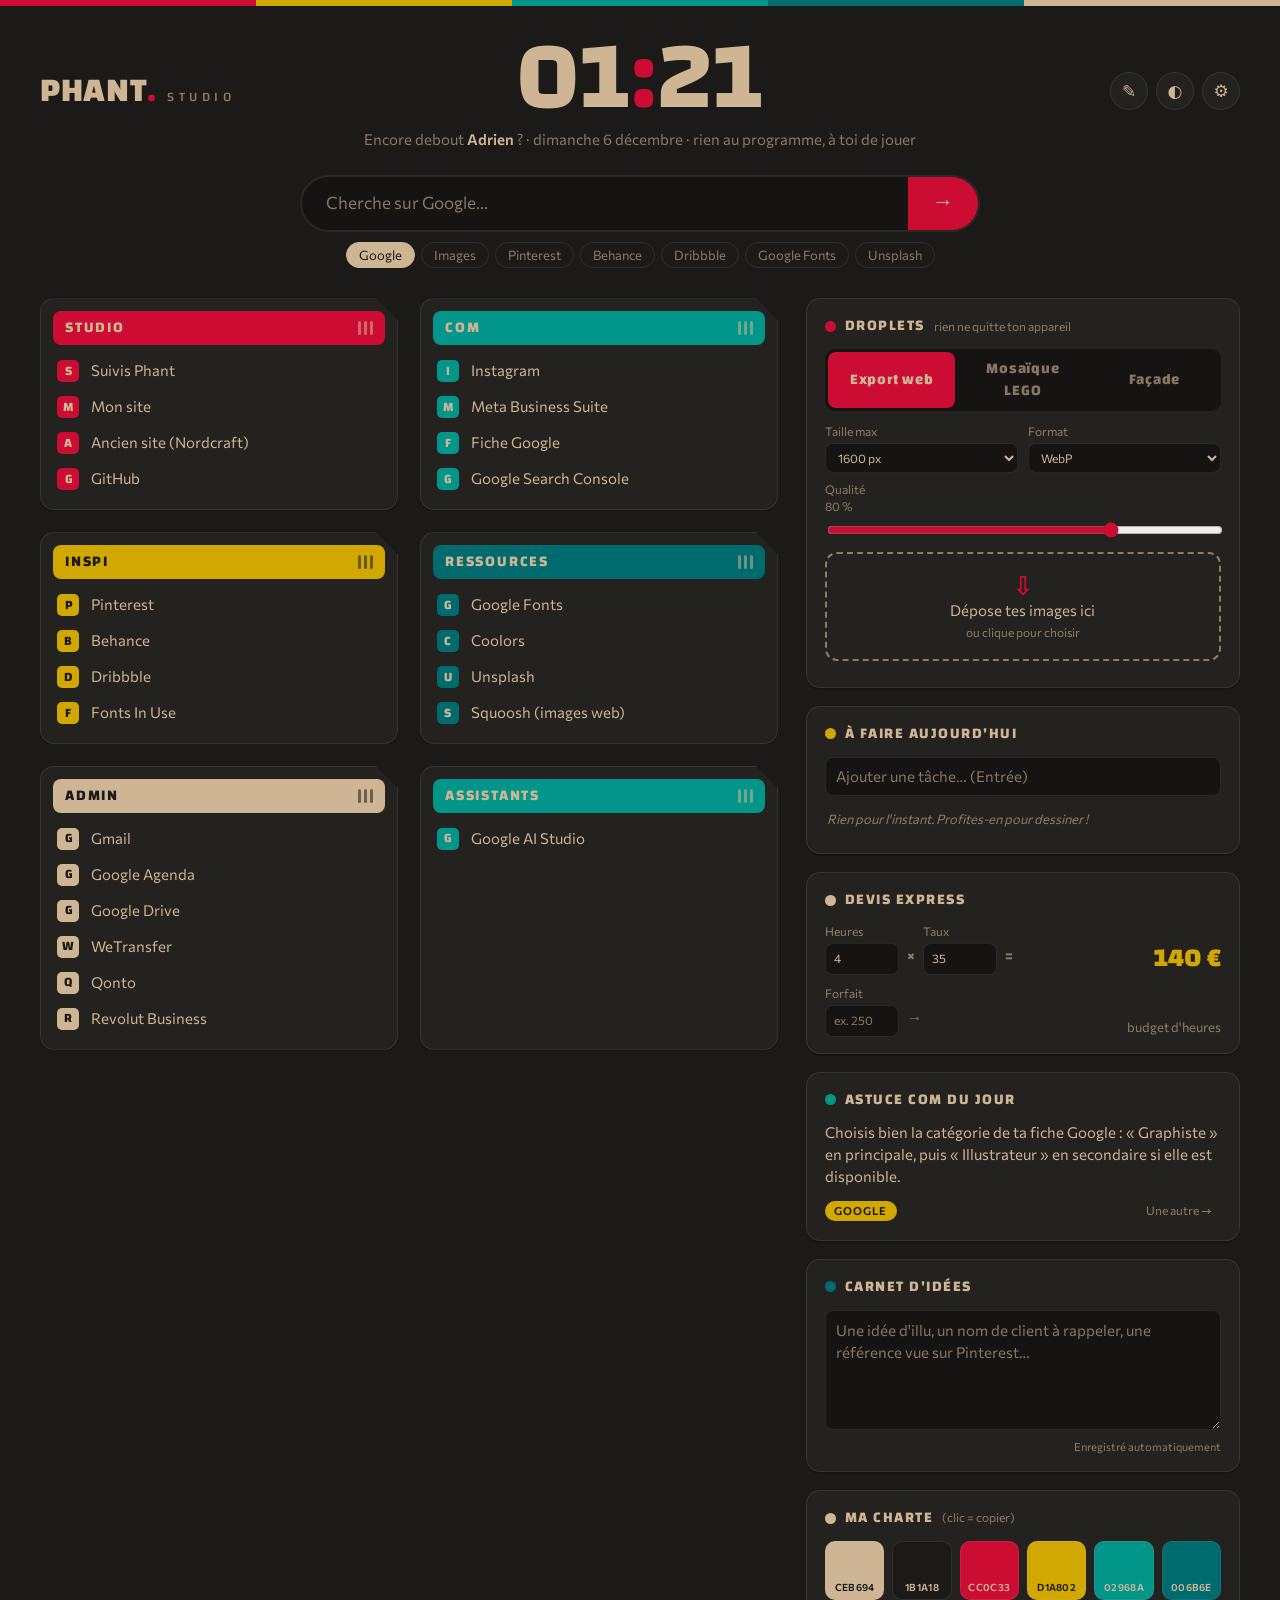
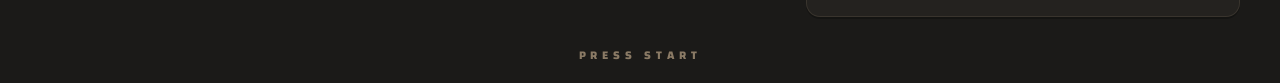
==== commit 8f7ba5a3: "Accueil : droplet Découpe façade (photo → découpe + planche avec légende et contrôles)" ====
--- a/accueil/index.html
+++ b/accueil/index.html
@@ -55,6 +55,7 @@
         <div class="droplet-onglets" role="tablist">
           <button class="droplet-onglet" data-d="web" role="tab">Export web</button>
           <button class="droplet-onglet" data-d="lego" role="tab">Mosaïque LEGO</button>
+          <button class="droplet-onglet" data-d="facade" role="tab">Façade</button>
         </div>
         <div id="opt-web" class="droplet-options">
           <label>Taille max<select id="d-largeur">
@@ -72,6 +73,10 @@
             <option value="64">64 tenons</option><option value="96">96 tenons</option><option value="128">128 tenons</option>
           </select></label>
           <label class="case"><input id="d-tramage" type="checkbox"> Tramage <small>(dégradés plus doux)</small></label>
+        </div>
+        <div id="opt-facade" class="droplet-options" hidden>
+          <label class="large">Clé API Anthropic <small>(gardée sur cet appareil ; vide = description à remplir à la main)</small><input id="d-cle" type="password" autocomplete="off" placeholder="sk-ant-…"></label>
+          <p class="facade-note">Seule la photo, réduite, part à l'analyse (modèle le moins coûteux, moins d'un centime). Le dessin et la planche se font ici.</p>
         </div>
         <label id="zone-depot" class="zone-depot">
           <input id="fichier-droplet" type="file" accept="image/*" hidden>
@@ -199,6 +204,7 @@
 
   <script src="astuces.js"></script>
   <script src="app.js"></script>
+  <script src="facade.js"></script>
   <script src="droplets.js"></script>
 </body>
 </html>
--- a/accueil/style.css
+++ b/accueil/style.css
@@ -434,7 +434,20 @@
 .lego-liste { list-style: none; margin: 0; padding: 0; display: flex; flex-wrap: wrap; gap: 4px 10px; font-size: 12px; }
 .lego-liste li { display: flex; align-items: center; gap: 4px; font-variant-numeric: tabular-nums; }
 .lego-liste i { width: 12px; height: 12px; border-radius: 50%; box-shadow: inset 0 0 0 1px rgba(0,0,0,.25); }
-.lego-boutons { display: flex; gap: 8px; }
+.lego-boutons { display: flex; gap: 8px; flex-wrap: wrap; }
+.lego-boutons button:disabled { opacity: .45; cursor: not-allowed; }
+.droplet-options input[type=password] { margin-top: 3px; padding: 6px 8px; color: var(--texte); }
+.facade-note { margin: 0; font-size: 12px; color: var(--texte-doux); }
+.facade-controles { list-style: none; margin: 0; padding: 0; font-size: 12px; display: flex; flex-direction: column; gap: 3px; }
+.facade-controles .bon { color: var(--turquoise); }
+.facade-controles .faux { color: var(--rouge); font-weight: 600; }
+.facade-controles .info { color: var(--texte-doux); }
+.facade-json summary { cursor: pointer; font-size: 13px; color: var(--texte); }
+.facade-json textarea { width: 100%; min-height: 260px; margin: 6px 0; font: 12px/1.4 ui-monospace, monospace; color: var(--texte); }
+.facade-verif { border: 1px solid var(--carte-bord); border-radius: 8px; margin: 0; padding: 6px 10px; display: flex; flex-direction: column; gap: 4px; font-size: 12px; }
+.facade-verif legend { font-size: 12px; color: var(--texte-doux); padding: 0 4px; }
+.facade-verif label { display: flex; gap: 6px; align-items: flex-start; }
+.facade-verif input { accent-color: var(--rouge); margin-top: 1px; }
 
 /* Boutons texte */
 .btn-texte {
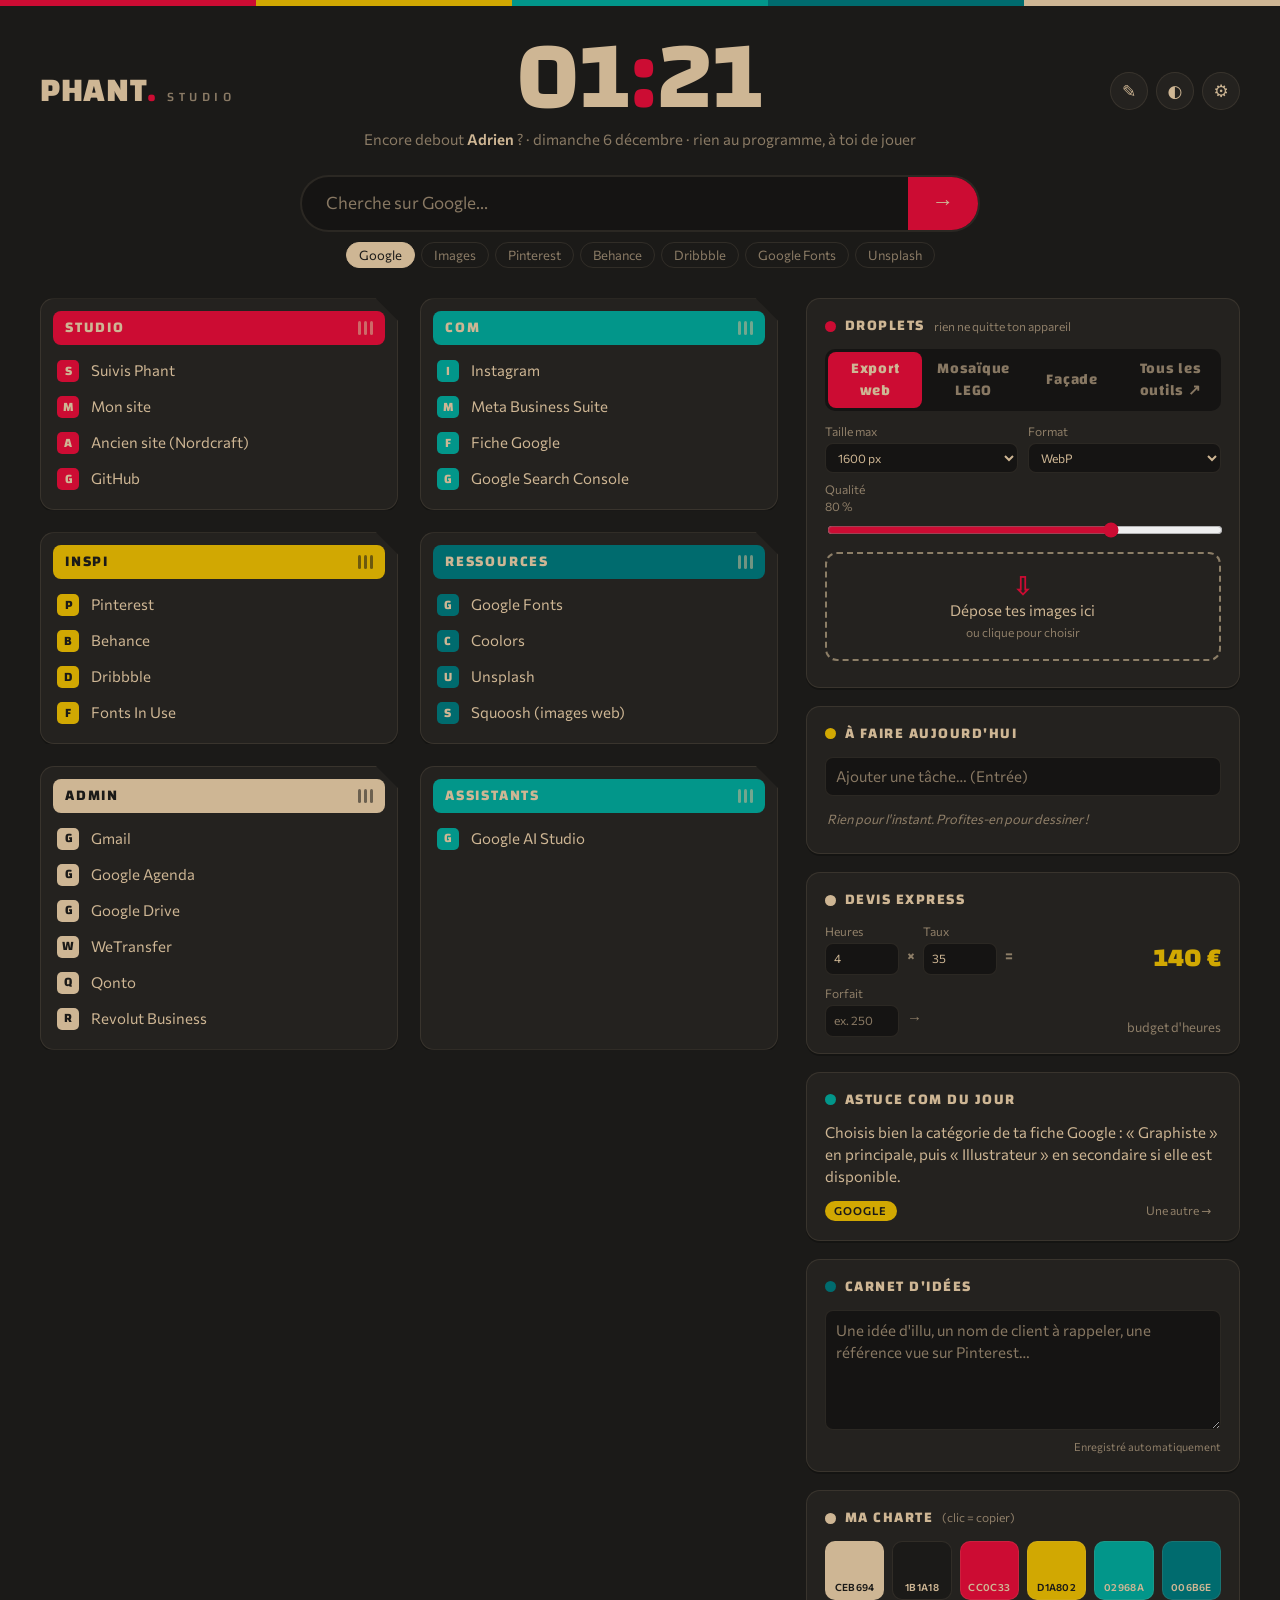
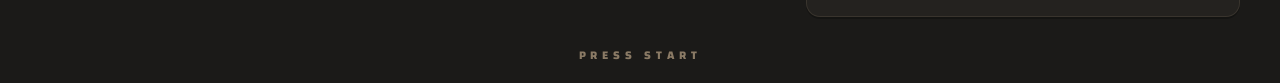
==== commit 067f260d: "Accueil : onglet « Tous les outils » avec les droplets complets (mosaïque LEGO avec texte ou logo su" ====
--- a/accueil/index.html
+++ b/accueil/index.html
@@ -10,9 +10,6 @@
   <link rel="manifest" href="manifest.webmanifest">
   <link rel="apple-touch-icon" href="icons/icon-192.png">
   <link rel="icon" href="icons/icon32.png">
-  <link rel="preconnect" href="https://fonts.googleapis.com">
-  <link rel="preconnect" href="https://fonts.gstatic.com" crossorigin>
-  <link rel="stylesheet" href="https://fonts.googleapis.com/css2?family=Changa:wght@500;700;800&family=Commissioner:wght@300;400;500;600&display=swap">
   <link rel="stylesheet" href="style.css">
 </head>
 <body>
@@ -56,6 +53,7 @@
           <button class="droplet-onglet" data-d="web" role="tab">Export web</button>
           <button class="droplet-onglet" data-d="lego" role="tab">Mosaïque LEGO</button>
           <button class="droplet-onglet" data-d="facade" role="tab">Façade</button>
+          <a class="droplet-onglet droplet-lien" href="droplets-complets.html">Tous les outils ↗</a>
         </div>
         <div id="opt-web" class="droplet-options">
           <label>Taille max<select id="d-largeur">
@@ -75,8 +73,7 @@
           <label class="case"><input id="d-tramage" type="checkbox"> Tramage <small>(dégradés plus doux)</small></label>
         </div>
         <div id="opt-facade" class="droplet-options" hidden>
-          <label class="large">Clé API Anthropic <small>(gardée sur cet appareil ; vide = description à remplir à la main)</small><input id="d-cle" type="password" autocomplete="off" placeholder="sk-ant-…"></label>
-          <p class="facade-note">Seule la photo, réduite, part à l'analyse (modèle le moins coûteux, moins d'un centime). Le dessin et la planche se font ici.</p>
+          <p class="facade-note">Dépose la photo : tu copies un prompt, tu l'analyses dans une conversation dédiée avec la photo, puis tu recolles la réponse ici. Le dessin et la planche se font sur ton appareil.</p>
         </div>
         <label id="zone-depot" class="zone-depot">
           <input id="fichier-droplet" type="file" accept="image/*" hidden>
--- a/accueil/style.css
+++ b/accueil/style.css
@@ -4,6 +4,24 @@
    Bande : rouge #CC0C33, jaune #D1A802, turquoise #02968A, sarcelle #006B6E
    Titres : Changa — Textes : Commissioner
    ========================================================== */
+
+/* Polices hébergées dans ../fonts/ (sous-ensemble latin, fichiers variables) */
+@font-face {
+  font-family: 'Changa';
+  font-style: normal;
+  font-weight: 200 800;
+  font-display: swap;
+  src: url('../fonts/changa.woff2') format('woff2');
+  unicode-range: U+0000-00FF, U+0131, U+0152-0153, U+02BB-02BC, U+02C6, U+02DA, U+02DC, U+0304, U+0308, U+0329, U+2000-206F, U+20AC, U+2122, U+2191, U+2193, U+2212, U+2215, U+FEFF, U+FFFD;
+}
+@font-face {
+  font-family: 'Commissioner';
+  font-style: normal;
+  font-weight: 100 900;
+  font-display: swap;
+  src: url('../fonts/commissioner.woff2') format('woff2');
+  unicode-range: U+0000-00FF, U+0131, U+0152-0153, U+02BB-02BC, U+02C6, U+02DA, U+02DC, U+0304, U+0308, U+0329, U+2000-206F, U+20AC, U+2122, U+2191, U+2193, U+2212, U+2215, U+FEFF, U+FFFD;
+}
 
 :root {
   --sable: #CEB694;
@@ -399,6 +417,7 @@
   font-family: var(--f-titre); font-weight: 700; letter-spacing: .05em; color: var(--texte-doux);
 }
 .droplet-onglet[aria-selected="true"] { background: var(--rouge); color: var(--sable); }
+.droplet-lien { text-align: center; text-decoration: none; }
 .droplet-options { display: flex; flex-wrap: wrap; gap: 8px 10px; margin-bottom: 12px; }
 .droplet-options label { display: flex; flex-direction: column; font-size: 12px; color: var(--texte-doux); flex: 1; min-width: 110px; }
 .droplet-options label select { margin-top: 3px; padding: 6px 8px; color: var(--texte); }
@@ -436,7 +455,8 @@
 .lego-liste i { width: 12px; height: 12px; border-radius: 50%; box-shadow: inset 0 0 0 1px rgba(0,0,0,.25); }
 .lego-boutons { display: flex; gap: 8px; flex-wrap: wrap; }
 .lego-boutons button:disabled { opacity: .45; cursor: not-allowed; }
-.droplet-options input[type=password] { margin-top: 3px; padding: 6px 8px; color: var(--texte); }
+.facade-etapes { margin: 0; padding-left: 20px; font-size: 12px; color: var(--texte-doux); display: flex; flex-direction: column; gap: 6px; }
+.facade-etapes a { text-decoration: none; display: inline-block; }
 .facade-note { margin: 0; font-size: 12px; color: var(--texte-doux); }
 .facade-controles { list-style: none; margin: 0; padding: 0; font-size: 12px; display: flex; flex-direction: column; gap: 3px; }
 .facade-controles .bon { color: var(--turquoise); }
